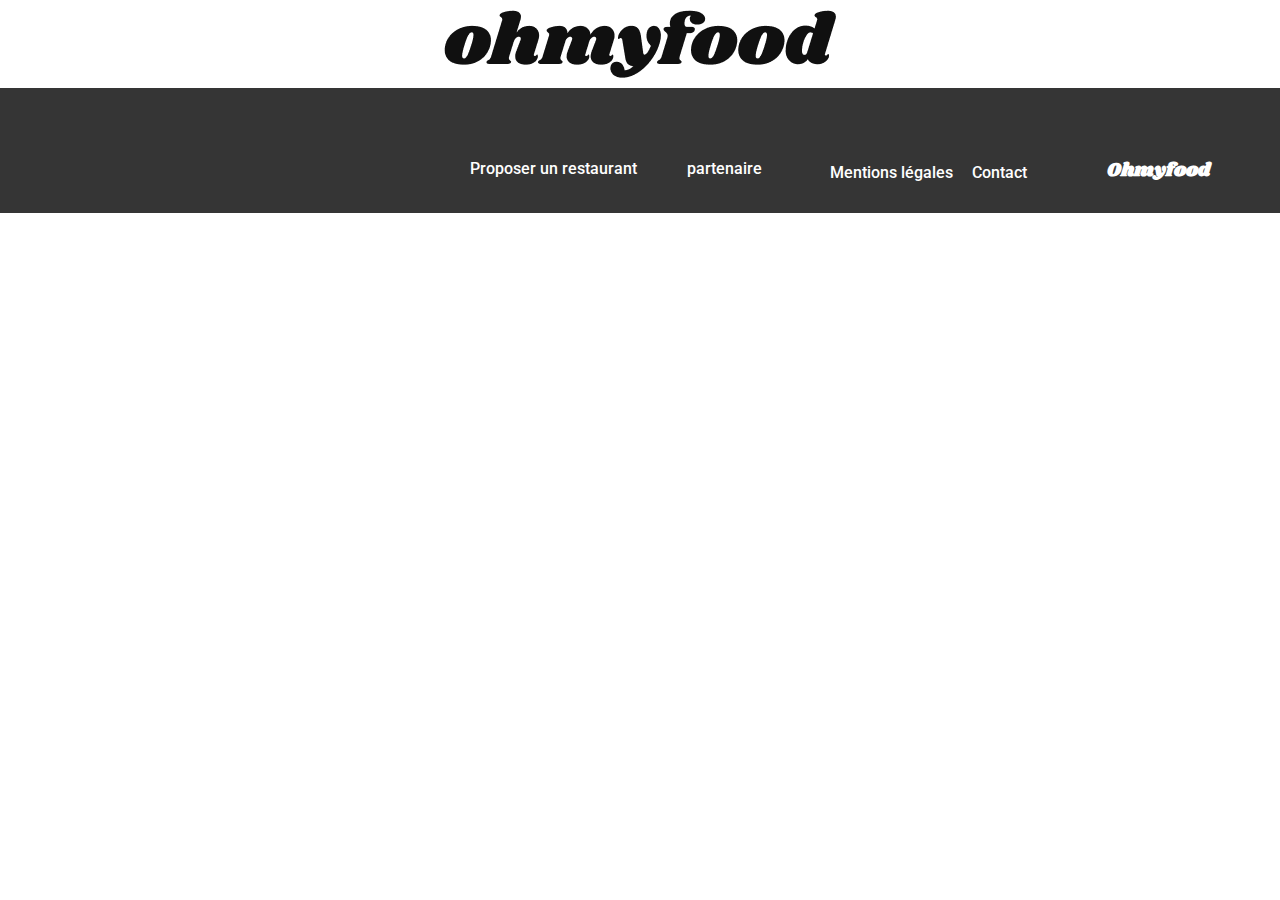
==== restaurants/menu1.html @ b4b75bfa "Page acceuil modif" ====
<html lang="fr">
<head>
    <meta charset="UTF-8">
    <meta name="viewport" content="width=device-width, initial-scale=1.0">
    <link rel="preconnect" href="https://fonts.googleapis.com">
    <link rel="preconnect" href="https://fonts.gstatic.com" crossorigin>
    <link href="https://fonts.googleapis.com/css2?family=Shrikhand&display=swap" rel="stylesheet">
    <link rel="preconnect" href="https://fonts.googleapis.com">
    <link rel="preconnect" href="https://fonts.gstatic.com" crossorigin>
    <link href="https://fonts.googleapis.com/css2?family=Roboto:ital,wght@0,100;0,300;0,400;0,500;0,700;0,900;1,100;1,300;1,400;1,500;1,700;1,900&family=Shrikhand&display=swap" rel="stylesheet">
    <link rel="stylesheet" href="https://cdnjs.cloudflare.com/ajax/libs/font-awesome/6.2.1/css/all.min.css"
    integrity="sha512-MV7K8+y+gLIBoVD59lQIYicR65iaqukzvf/nwasF0nqhPay5w/9lJmVM2hMDcnK1OnMGCdVK+iQrJ7lzPJQd1w=="
    crossorigin="anonymous" referrerpolicy="no-referrer">
    <link rel="stylesheet" href="/CSS/SASS/Menus/style.css">

    <title> Ohmyfood-Menu La palette du goût</title>
</head>
<body>
    <div class="main-container">
        <header>
            <nav class="logos">
                <img src="/images/logo/ohmyfood@2x.svg" alt="logo-Ohmyfood" class="logos-mobile">
                <img src="/images/logo/ohmyfood.png" alt="logo-Ohmyfood" class="logos-desktop">
            </nav>
        </header>
        <footer>
            <h3 class="footer-logo"> Ohmyfood</h3>
                <ul class="footer-complet">
                    <li> <i class="fa-solid fa-utensils" style="color: #ffffff;"></i><a href="#">Proposer un restaurant</a></li>    
                    <li> <i class="fa-solid fa-handshake-angle" style="color: #ffffff;"></i><a href="#"> partenaire </a></li>   
                    <li class="__mention"> <a href="#">Mentions légales</a></li>                 
                    <li> <a href="#"> Contact </a></li>
                </ul>
        </footer>
    </div>
</body>
---- CSS/SASS/Menus/style.css ----
@charset "UTF-8";
/* Feuille de style des menus*/
:root {
  --main-color: #9356DC; /* primaire(--main-color) */
  --second-color: #FF79DA; /* secondaire(--second-color) */
  --green-color: #99E2D0; /* vert(--green-color) */
  --formulaire-color:#EAEAEA; /* gris foncé*/
  --title-color: #F6F6F6; /* gris clair */
}

:root {
  --police-principale:"Roboto", sans-serif;
  --police-logo-titre:"shrikhand", sans-serif;
}

body {
  margin: 0px;
}

.main-container {
  margin: 0px;
}

.logos {
  display: flex;
  align-items: center;
  justify-content: center;
  padding-top: 10px;
  padding-bottom: 10px;
}
.logos .logos-mobile {
  display: inline;
}
@media (min-width: 1024px) {
  .logos .logos-mobile {
    display: none;
  }
}
.logos .logos-desktop {
  display: none;
}
@media (min-width: 1024px) {
  .logos .logos-desktop {
    display: inline;
  }
}

footer {
  padding: 10px 0px 10px 0px;
  background-color: #353535;
}
@media (min-width: 1024px) {
  footer {
    display: flex;
    align-items: center;
    flex-direction: row-reverse;
    padding-top: 50px;
  }
}
footer .footer-logo {
  font-family: var(--police-logo-titre);
  color: white;
  font-size: 19px;
  list-style: none;
  padding-left: 40px;
}
@media (min-width: 1024px) {
  footer .footer-logo {
    padding-left: 80px;
    padding-right: 70px;
  }
}
footer .footer-complet {
  display: flex;
  flex-direction: column;
  align-items: baseline;
  gap: 17px;
  font-family: var(--police-principale);
  list-style: none;
  font-weight: 500;
}
@media (min-width: 1024px) {
  footer .footer-complet {
    flex-direction: row;
    gap: 19px;
  }
}
footer .footer-complet li {
  display: flex;
  gap: 18px;
}
@media (min-width: 1024px) {
  footer .footer-complet .__mention {
    padding-left: 49px;
  }
}
footer .footer-complet a {
  text-decoration: none;
  color: white;
}
footer .footer-complet .fa-handshake-angle {
  width: 13px;
}/*# sourceMappingURL=style.css.map */
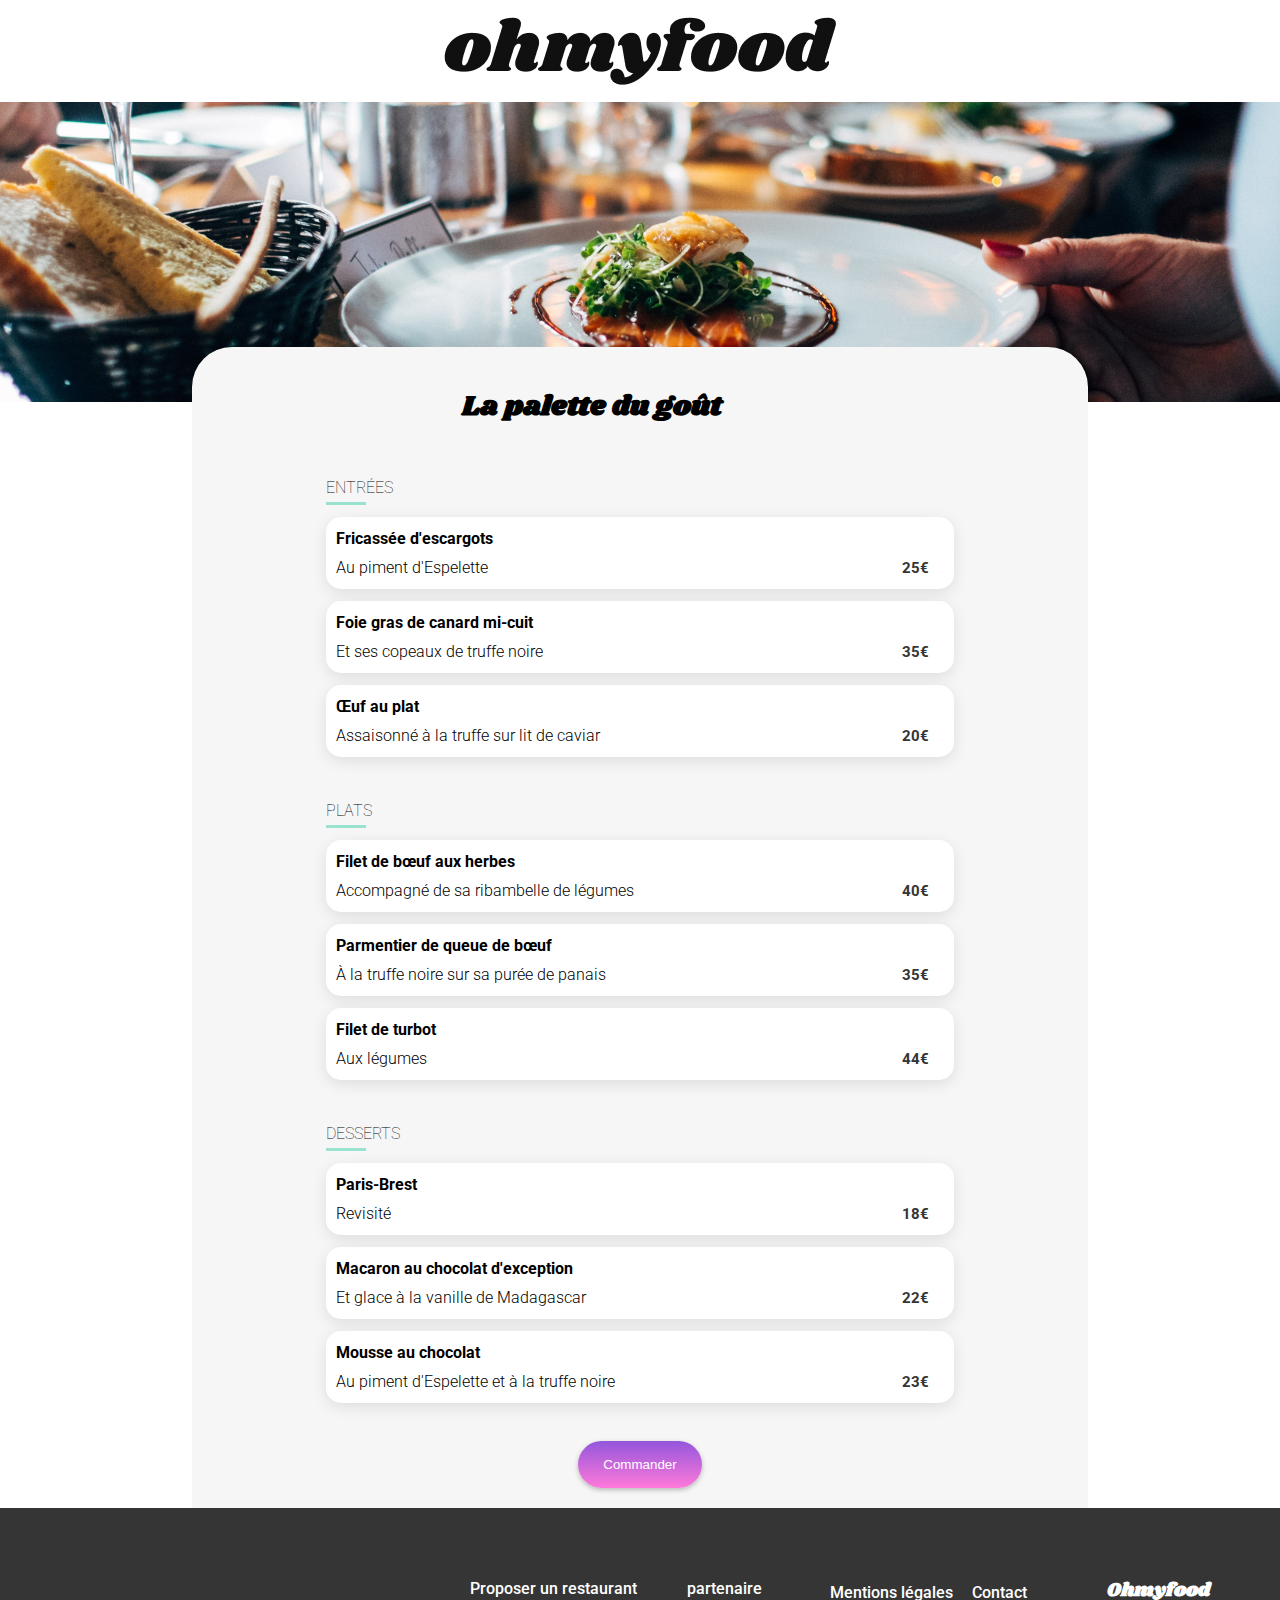
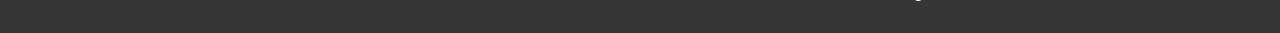
==== commit 4fd4be70: "Page menus avant animation terminer" ====
--- a/restaurants/menu1.html
+++ b/restaurants/menu1.html
@@ -19,10 +19,104 @@
     <div class="main-container">
         <header>
             <nav class="logos">
+                <a href="/index.html" class="retour">
+                    <i class="fa-solid fa-arrow-left"> </i>
+                </a>
                 <img src="/images/logo/ohmyfood@2x.svg" alt="logo-Ohmyfood" class="logos-mobile">
                 <img src="/images/logo/ohmyfood.png" alt="logo-Ohmyfood" class="logos-desktop">
             </nav>
         </header>
+        <main class="main">
+            <div class="img-menu">
+                <img src="/images/restaurants/jay-wennington-N_Y88TWmGwA-unsplash.jpg" alt="La palette du goût">
+            </div>
+            <section class="restaurant-menu">
+                <div class="__titre">
+                    <h1> La palette du goût</h1>
+                    <div class="card-heart">
+                        <i class="far fa-heart icon-empty"></i>
+                        <i class="fas fa-heart icon-fill"></i>  
+                    </div>
+                </div>
+                <article class="card-menu">
+                    <h3>ENTRÉES</h3>
+                    <div class="card-content">
+                        <div class="__txt">
+                            <h4 class="__coupe">Fricassée d'escargots</h4>
+                            <p class="__coupe">Au piment d'Espelette</p>
+                        </div>
+                        <span class="price">25€</span>
+                    </div>
+                    <div class="card-content">
+                        <div class="__txt">
+                            <h4 class="__coupe">Foie gras de canard mi-cuit</h4>
+                            <p class="__coupe">Et ses copeaux de truffe noire</p>
+                        </div>
+                        <span class="price">35€</span>
+                    </div>
+                    <div class="card-content">
+                        <div class="__txt">
+                            <h4>Œuf au plat</h4>
+                            <p class="__coupe">Assaisonné à la truffe sur lit de caviar</p>
+                        </div>
+                        <span class="price">20€</span>
+                    </div>
+                </article>
+                <article class="card-menu">
+                    <h3>PLATS</h3>
+                    <div class="card-content">
+                        <div class="__txt">
+                            <h4 class="__coupe">Filet de bœuf aux herbes</h4>
+                            <p class="__coupe">Accompagné de sa ribambelle de légumes</p>
+                        </div>
+                        <span class="price">40€</span>
+                    </div>
+                    <div class="card-content">
+                        <div class="__txt">
+                            <h4 class="__coupe">Parmentier de queue de bœuf</h4>
+                            <p class="__coupe">À la truffe noire sur sa purée de panais</p>
+                        </div>
+                        <span class="price">35€</span>
+                    </div>
+                    <div class="card-content">
+                        <div class="__txt">
+                            <h4>Filet de turbot</h4>
+                            <p class="__coupe">Aux légumes</p>
+                        </div>
+                        <span class="price">44€</span>
+                    </div>
+                </article>
+                <article class="card-menu">
+                    <h3>DESSERTS</h3>
+                    <div class="card-content">
+                        <div class="__txt">
+                            <h4>Paris-Brest</h4>
+                            <p>Revisité</p>
+                        </div>
+                        <span class="price">18€</span>
+                    </div>
+                    <div class="card-content">
+                        <div class="__txt">
+                            <h4 class="__coupe">Macaron au chocolat d'exception </h4>
+                            <p class="__coupe">Et glace à la vanille de Madagascar</p>
+                        </div>
+                        <span class="price">22€</span>
+                    </div>
+                    <div class="card-content">
+                        <div class="__txt">
+                            <h4 class="__coupe">Mousse au chocolat </h4>
+                            <p class="__coupe">Au piment d'Espelette et à la truffe noire</p>
+                        </div>
+                        <span class="price">23€</span>
+                    </div>
+                </article>
+                <div class="commander-btn">
+                    <button class="btn"> Commander </button>
+                </div> 
+
+            </section>
+
+        </main>
         <footer>
             <h3 class="footer-logo"> Ohmyfood</h3>
                 <ul class="footer-complet">
--- a/CSS/SASS/Menus/style.css
+++ b/CSS/SASS/Menus/style.css
@@ -25,8 +25,21 @@
   display: flex;
   align-items: center;
   justify-content: center;
-  padding-top: 10px;
-  padding-bottom: 10px;
+  padding-top: 17px;
+  padding-bottom: 17px;
+}
+.logos .retour {
+  position: absolute;
+  width: 20px;
+  left: 25px;
+  top: 27px;
+  right: 0;
+  bottom: 0;
+  color: #353535;
+}
+.logos .retour:hover {
+  cursor: pointer;
+  color: var(--formulaire-color);
 }
 .logos .logos-mobile {
   display: inline;
@@ -43,6 +56,151 @@
   .logos .logos-desktop {
     display: inline;
   }
+}
+
+.main {
+  display: flex;
+  width: 100%;
+  flex-direction: column;
+}
+.main .img-menu img {
+  width: 100%;
+  height: 300px;
+  object-fit: cover;
+}
+.main .restaurant-menu {
+  display: flex;
+  flex-direction: column;
+  background-color: #F6F6F6;
+  border-radius: 40px 40px 0px 0px;
+  margin-top: -55px;
+  gap: 16px;
+  position: relative;
+  z-index: 1;
+  align-items: center;
+  width: 100%;
+}
+@media (min-width: 1024px) {
+  .main .restaurant-menu {
+    width: 70%;
+    align-items: center;
+    align-self: center;
+  }
+}
+.main .restaurant-menu .__titre {
+  display: flex;
+  flex-direction: row;
+  padding-top: 20px;
+  padding-right: 24px;
+  align-items: center;
+  gap: 40px;
+  font-family: var(--police-logo-titre);
+  font-size: 14px;
+}
+.main .restaurant-menu .card-heart {
+  height: 2rem;
+  width: 2rem;
+  display: inline-block;
+  align-items: center;
+  justify-content: center;
+  position: relative;
+  overflow: hidden;
+}
+.main .restaurant-menu .card-heart .icon-empty {
+  opacity: 1;
+  font-size: 1.6rem;
+  cursor: pointer;
+  position: absolute;
+  transition: 0.2s linear;
+}
+.main .restaurant-menu .card-heart .icon-fill {
+  opacity: 0;
+  font-size: 1.6rem;
+  cursor: pointer;
+  position: absolute;
+  z-index: 2;
+  background: linear-gradient(0deg, #ab5edc 0%, #df6fda 58%);
+  -webkit-background-clip: text;
+  -webkit-text-fill-color: transparent;
+  transition: 0.2s linear;
+}
+.main .restaurant-menu .card-heart:hover .icon-fill {
+  opacity: 1;
+}
+.main .restaurant-menu .card-heart:hover .icon-empty {
+  opacity: 0;
+}
+.main .card-menu {
+  font-family: var(--police-principale);
+  width: 70%;
+}
+.main .card-menu h3 {
+  font-weight: 100;
+  margin-bottom: 12px;
+  font-size: 16px;
+  padding-bottom: 5px;
+  border-bottom: 3px solid var(--green-color);
+  width: 40px;
+}
+.main .card-menu .card-content {
+  width: 100%;
+  background: #FFFFFF;
+  box-shadow: 0px 4px 15px rgba(0, 0, 0, 0.1);
+  border-radius: 15px;
+  margin-bottom: 12px;
+  display: flex;
+  justify-content: space-between;
+  gap: 55px;
+  overflow: hidden;
+}
+.main .card-menu .card-content .__txt {
+  padding: 12px 18px 12px 10px;
+  width: 100%;
+  white-space: nowrap;
+  overflow: hidden;
+  text-overflow: ellipsis;
+}
+.main .card-menu .card-content .__txt h4 {
+  margin: 0;
+}
+.main .card-menu .card-content .__txt .__coupe {
+  white-space: nowrap;
+  overflow: hidden;
+  text-overflow: ellipsis;
+}
+.main .card-menu .card-content .__txt p {
+  margin: 0;
+  padding-top: 10px;
+  font-weight: 300;
+}
+.main .card-menu .card-content .price {
+  display: flex;
+  flex-direction: column;
+  justify-content: flex-end;
+  padding-bottom: 12px;
+  padding-right: 25px;
+  font-size: 15px;
+  font-weight: 700;
+  color: #353535;
+}
+.main .commander-btn {
+  display: flex;
+  justify-content: center;
+  padding-top: 10px;
+  padding-bottom: 20px;
+}
+.main .commander-btn .btn {
+  border-radius: 25px;
+  padding: 16px 25px;
+  background: linear-gradient(var(--main-color), var(--second-color));
+  color: white;
+  text-align: center;
+  border: none;
+  box-shadow: 0px 2px 5px 0px rgba(0, 0, 0, 0.2509803922);
+}
+.main .commander-btn .btn:hover {
+  opacity: 0.85;
+  cursor: pointer;
 }
 
 footer {
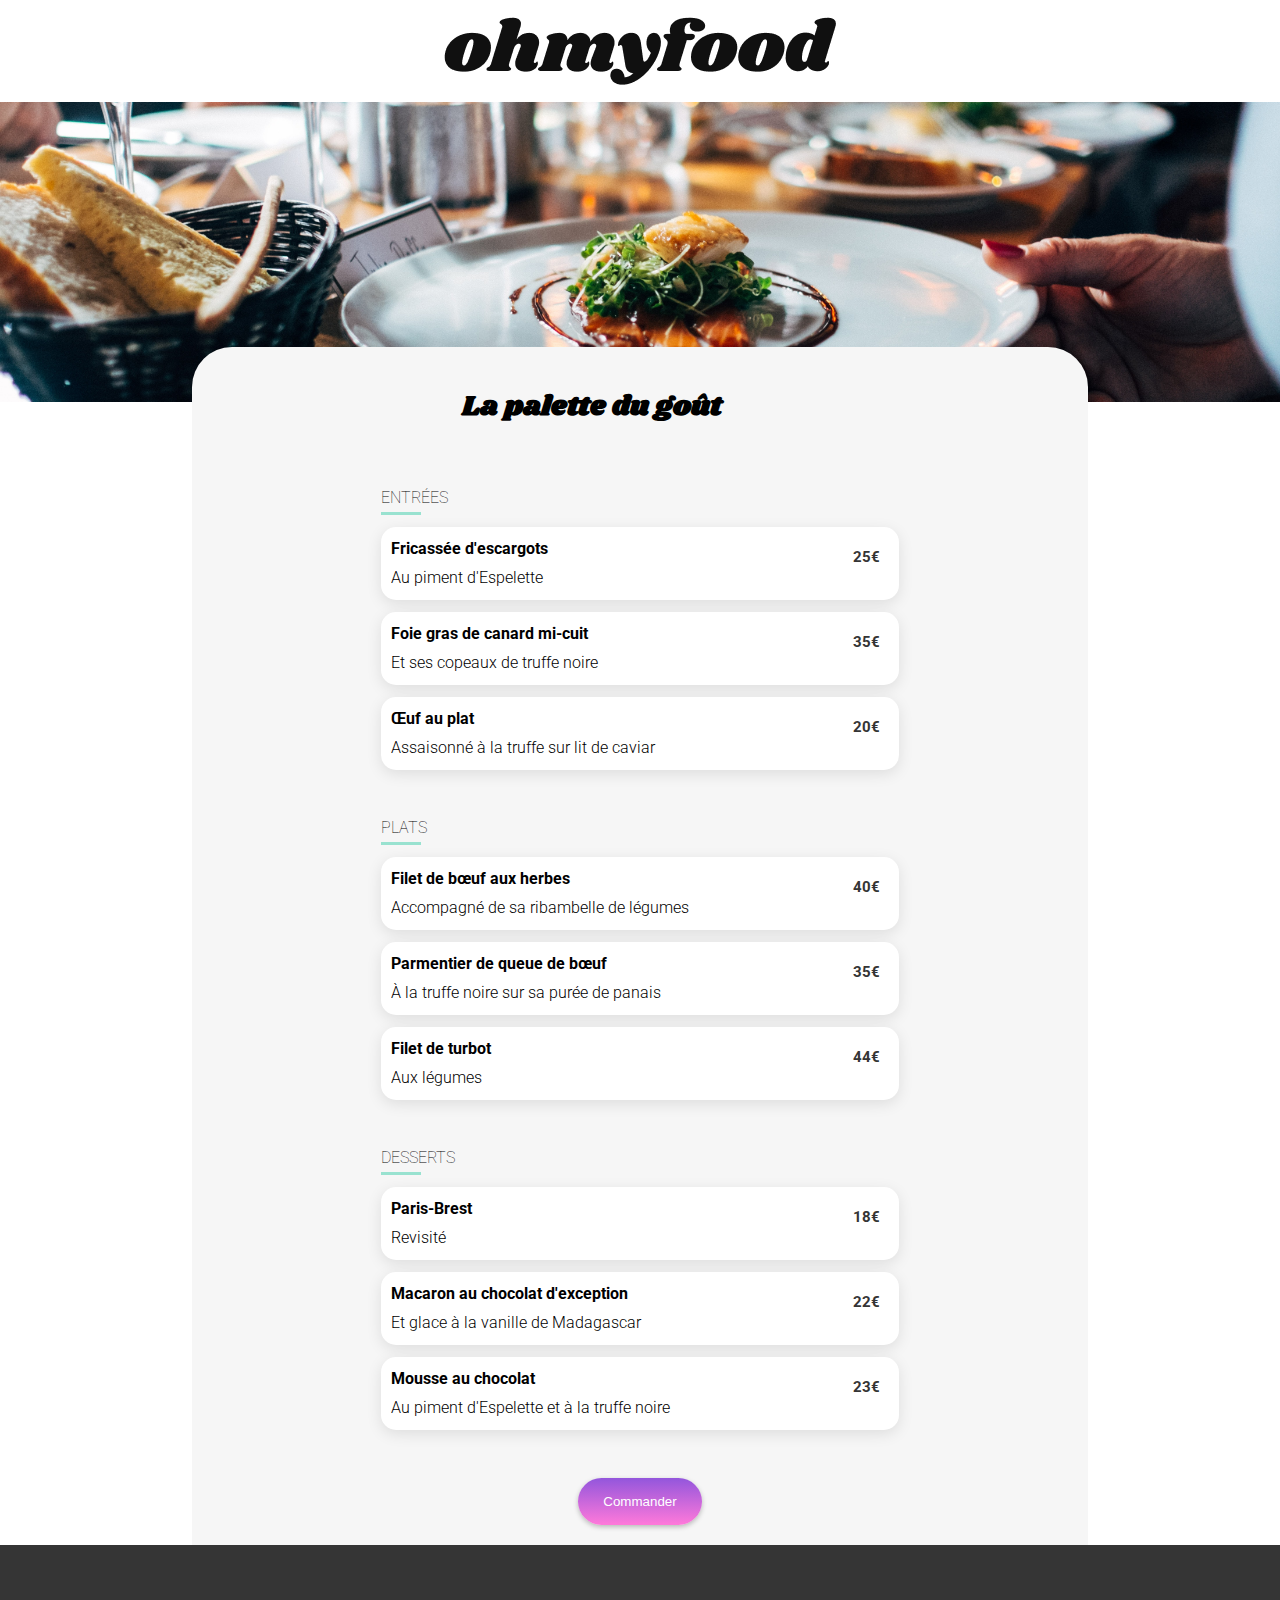
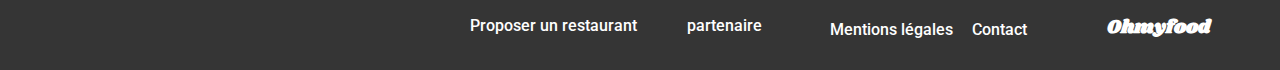
==== commit e661e71c: "animations ok" ====
--- a/restaurants/menu1.html
+++ b/restaurants/menu1.html
@@ -38,78 +38,129 @@
                         <i class="fas fa-heart icon-fill"></i>  
                     </div>
                 </div>
-                <article class="card-menu">
-                    <h3>ENTRÉES</h3>
-                    <div class="card-content">
-                        <div class="__txt">
-                            <h4 class="__coupe">Fricassée d'escargots</h4>
-                            <p class="__coupe">Au piment d'Espelette</p>
+                <section class="cards-menus">
+                    <article class="card-menu">
+                        <h3>ENTRÉES</h3>
+                        <div class="card-content">
+                            <div class="__txt">
+                                <h4 class="__coupe">Fricassée d'escargots</h4>
+                                <p class="__coupe">Au piment d'Espelette</p>
+                            </div>
+                            <div class="hover-check"> 
+                                <span class="price">25€</span>
+                                <div class="check">
+                                    <i class="fa-solid fa-circle-check"></i>
+                                </div>
+                            </div>
                         </div>
-                        <span class="price">25€</span>
-                    </div>
-                    <div class="card-content">
-                        <div class="__txt">
-                            <h4 class="__coupe">Foie gras de canard mi-cuit</h4>
-                            <p class="__coupe">Et ses copeaux de truffe noire</p>
+
+                        <div class="card-content">
+                            <div class="__txt">
+                                <h4 class="__coupe">Foie gras de canard mi-cuit</h4>
+                                <p class="__coupe">Et ses copeaux de truffe noire</p>
+                            </div>
+                            <div class="hover-check">
+                                <span class="price">35€</span>
+                                <div class="check">
+                                    <i class="fa-solid fa-circle-check"></i>
+                                </div>
+                            </div>
                         </div>
-                        <span class="price">35€</span>
-                    </div>
-                    <div class="card-content">
-                        <div class="__txt">
-                            <h4>Œuf au plat</h4>
-                            <p class="__coupe">Assaisonné à la truffe sur lit de caviar</p>
+                        
+                        <div class="card-content">
+                            <div class="__txt">
+                                <h4>Œuf au plat</h4>
+                                <p class="__coupe">Assaisonné à la truffe sur lit de caviar</p>
+                            </div>
+                            <div class="hover-check">
+                                <span class="price">20€</span>
+                                <div class="check">
+                                    <i class="fa-solid fa-circle-check"></i>
+                                </div>
+                            </div>
                         </div>
-                        <span class="price">20€</span>
-                    </div>
-                </article>
-                <article class="card-menu">
-                    <h3>PLATS</h3>
-                    <div class="card-content">
-                        <div class="__txt">
-                            <h4 class="__coupe">Filet de bœuf aux herbes</h4>
-                            <p class="__coupe">Accompagné de sa ribambelle de légumes</p>
+                    </article>
+
+                    <article class="card-menu">
+                        <h3>PLATS</h3>
+                        <div class="card-content">
+                            <div class="__txt">
+                                <h4 class="__coupe">Filet de bœuf aux herbes</h4>
+                                <p class="__coupe">Accompagné de sa ribambelle de légumes</p>
+                            </div>
+                            <div class="hover-check">
+                                <span class="price">40€</span>
+                                <div class="check">
+                                    <i class="fa-solid fa-circle-check"></i>
+                                </div>
+                            </div>
                         </div>
-                        <span class="price">40€</span>
-                    </div>
-                    <div class="card-content">
-                        <div class="__txt">
-                            <h4 class="__coupe">Parmentier de queue de bœuf</h4>
-                            <p class="__coupe">À la truffe noire sur sa purée de panais</p>
+                        <div class="card-content">
+                            <div class="__txt">
+                                <h4 class="__coupe">Parmentier de queue de bœuf</h4>
+                                <p class="__coupe">À la truffe noire sur sa purée de panais</p>
+                            </div>
+                            <div class="hover-check">
+                                <span class="price">35€</span>
+                                <div class="check">
+                                    <i class="fa-solid fa-circle-check"></i>
+                                </div>
+                            </div>
                         </div>
-                        <span class="price">35€</span>
-                    </div>
-                    <div class="card-content">
-                        <div class="__txt">
-                            <h4>Filet de turbot</h4>
-                            <p class="__coupe">Aux légumes</p>
+                        <div class="card-content">
+                            <div class="__txt">
+                                <h4>Filet de turbot</h4>
+                                <p class="__coupe">Aux légumes</p>
+                            </div>
+                            <div class="hover-check">
+                                <span class="price">44€</span>
+                                <div class="check">
+                                    <i class="fa-solid fa-circle-check"></i>
+                                </div>
+                            </div>
                         </div>
-                        <span class="price">44€</span>
-                    </div>
-                </article>
-                <article class="card-menu">
-                    <h3>DESSERTS</h3>
-                    <div class="card-content">
-                        <div class="__txt">
-                            <h4>Paris-Brest</h4>
-                            <p>Revisité</p>
+                    </article>
+
+                    <article class="card-menu">
+                        <h3>DESSERTS</h3>
+                        <div class="card-content">
+                            <div class="__txt">
+                                <h4>Paris-Brest</h4>
+                                <p>Revisité</p>
+                            </div>
+                            <div class="hover-check">
+                                <span class="price">18€</span>
+                                <div class="check">
+                                    <i class="fa-solid fa-circle-check"></i>
+                                </div>
+                            </div>
                         </div>
-                        <span class="price">18€</span>
-                    </div>
-                    <div class="card-content">
-                        <div class="__txt">
-                            <h4 class="__coupe">Macaron au chocolat d'exception </h4>
-                            <p class="__coupe">Et glace à la vanille de Madagascar</p>
+                        <div class="card-content">
+                            <div class="__txt">
+                                <h4 class="__coupe">Macaron au chocolat d'exception </h4>
+                                <p class="__coupe">Et glace à la vanille de Madagascar</p>
+                            </div>
+                            <div class="hover-check">
+                            <span class="price">22€</span>
+                                <div class="check">
+                                    <i class="fa-solid fa-circle-check"></i>
+                                </div>
+                            </div>
                         </div>
-                        <span class="price">22€</span>
-                    </div>
-                    <div class="card-content">
-                        <div class="__txt">
-                            <h4 class="__coupe">Mousse au chocolat </h4>
-                            <p class="__coupe">Au piment d'Espelette et à la truffe noire</p>
+                        <div class="card-content">
+                            <div class="__txt">
+                                <h4 class="__coupe">Mousse au chocolat </h4>
+                                <p class="__coupe">Au piment d'Espelette et à la truffe noire</p>
+                            </div>
+                            <div class="hover-check">
+                                <span class="price">23€</span>
+                                <div class="check">
+                                    <i class="fa-solid fa-circle-check"></i>
+                                </div>
+                            </div>
                         </div>
-                        <span class="price">23€</span>
-                    </div>
-                </article>
+                    </article>
+                </section>
                 <div class="commander-btn">
                     <button class="btn"> Commander </button>
                 </div> 
--- a/CSS/SASS/Menus/style.css
+++ b/CSS/SASS/Menus/style.css
@@ -13,6 +13,24 @@
   --police-logo-titre:"shrikhand", sans-serif;
 }
 
+@keyframes rotation {
+  from {
+    transform: rotate(-540deg);
+  }
+  to {
+    transform: rotate(0deg);
+  }
+}
+@keyframes apparition-card {
+  0% {
+    opacity: 0;
+    transform: translateY(1.6rem);
+  }
+  100% {
+    opacity: 1;
+    transform: translateY(0);
+  }
+}
 body {
   margin: 0px;
 }
@@ -130,19 +148,48 @@
 .main .restaurant-menu .card-heart:hover .icon-empty {
   opacity: 0;
 }
-.main .card-menu {
+.main .cards-menus {
+  animation: apparition-card;
+  width: 100%;
+}
+@media (min-width: 1024px) {
+  .main .cards-menus {
+    display: flex;
+    justify-content: center;
+    flex-direction: column;
+    width: 60%;
+    font-family: var(--police-principale);
+  }
+}
+.main .cards-menus:first-child {
+  animation-duration: 2s;
+  animation-delay: 0s;
+}
+.main .cards-menus:nth-child(2) {
+  animation-duration: 3s;
+  animation-delay: 0, 3s;
+}
+.main .cards-menus:last-child(2) {
+  animation-duration: 3s;
+  animation-delay: 0, 3s;
+}
+.main .cards-menus .card-menu {
+  display: flex;
+  justify-content: center;
+  flex-direction: column;
   font-family: var(--police-principale);
-  width: 70%;
-}
-.main .card-menu h3 {
+  padding: 10px;
+}
+.main .cards-menus .card-menu h3 {
   font-weight: 100;
   margin-bottom: 12px;
   font-size: 16px;
   padding-bottom: 5px;
   border-bottom: 3px solid var(--green-color);
   width: 40px;
-}
-.main .card-menu .card-content {
+  justify-content: flex-start;
+}
+.main .cards-menus .card-menu .card-content {
   width: 100%;
   background: #FFFFFF;
   box-shadow: 0px 4px 15px rgba(0, 0, 0, 0.1);
@@ -150,38 +197,72 @@
   margin-bottom: 12px;
   display: flex;
   justify-content: space-between;
-  gap: 55px;
   overflow: hidden;
 }
-.main .card-menu .card-content .__txt {
+.main .cards-menus .card-menu .card-content:hover {
+  cursor: pointer;
+  box-shadow: 0px 2px 5px 0px rgba(0, 0, 0, 0.2509803922);
+}
+.main .cards-menus .card-menu .card-content .__txt {
   padding: 12px 18px 12px 10px;
   width: 100%;
   white-space: nowrap;
   overflow: hidden;
   text-overflow: ellipsis;
 }
-.main .card-menu .card-content .__txt h4 {
+.main .cards-menus .card-menu .card-content .__txt h4 {
   margin: 0;
 }
-.main .card-menu .card-content .__txt .__coupe {
+.main .cards-menus .card-menu .card-content .__txt .__coupe {
   white-space: nowrap;
   overflow: hidden;
   text-overflow: ellipsis;
 }
-.main .card-menu .card-content .__txt p {
+.main .cards-menus .card-menu .card-content .__txt p {
   margin: 0;
   padding-top: 10px;
   font-weight: 300;
 }
-.main .card-menu .card-content .price {
+.main .cards-menus .card-menu .card-content .hover-check {
+  display: flex;
+  align-items: center;
+  position: relative;
+  left: 70px;
+  transform-origin: right;
+  transition: all 450ms ease;
+  transform: translateX(0);
+}
+.main .cards-menus .card-menu .card-content .hover-check:hover {
+  left: 0%;
+}
+.main .cards-menus .card-menu .card-content .hover-check .price {
   display: flex;
   flex-direction: column;
   justify-content: flex-end;
+  justify-content: center;
   padding-bottom: 12px;
   padding-right: 25px;
   font-size: 15px;
   font-weight: 700;
   color: #353535;
+}
+.main .cards-menus .card-menu .card-content .hover-check .check {
+  width: 60px;
+  background-color: #99E2D0;
+  height: 69px;
+  justify-content: center;
+  border-radius: 0px 15px 15px 0px;
+  display: flex;
+  align-items: center;
+  font-size: 31px;
+  padding: 2px;
+}
+.main .cards-menus .card-menu .card-content .hover-check i.fa-circle-check {
+  background-color: #99E2D0;
+  width: 30px;
+  height: 30px;
+  border-radius: 20px;
+  color: white;
 }
 .main .commander-btn {
   display: flex;
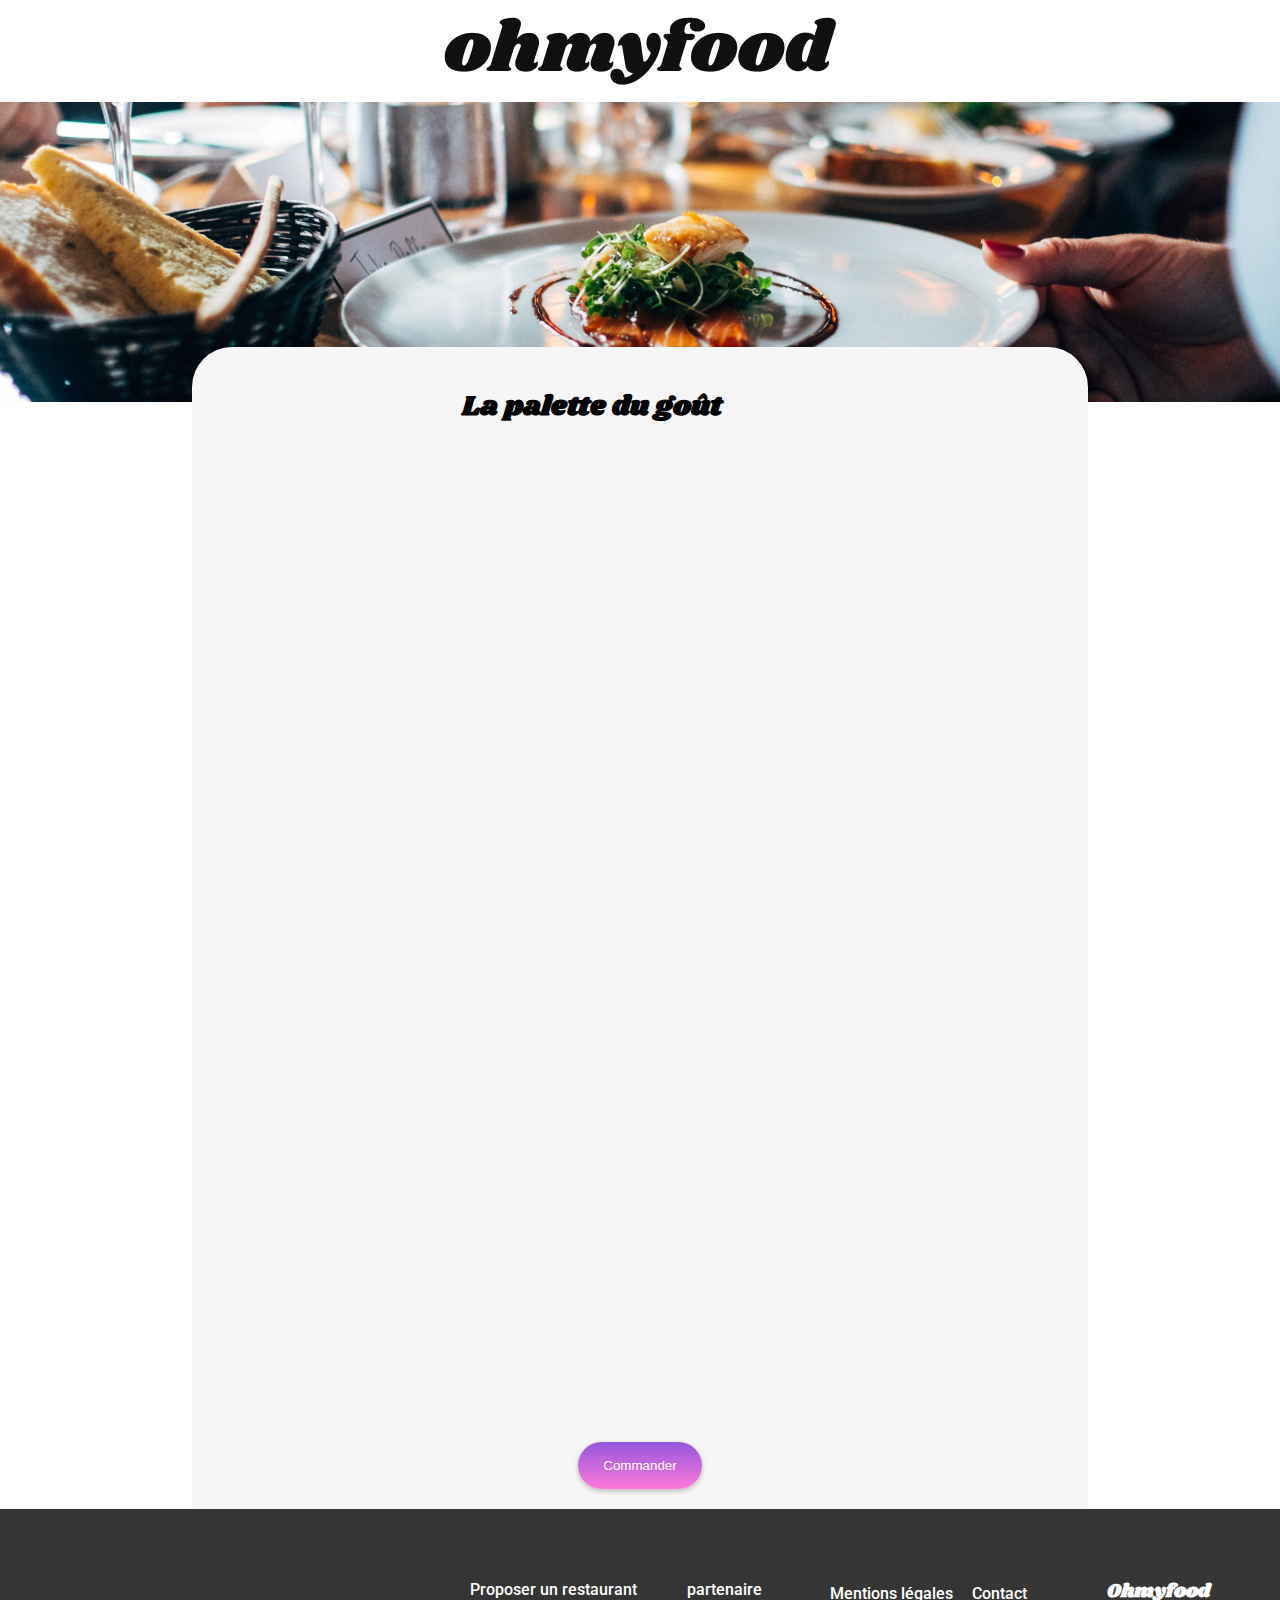
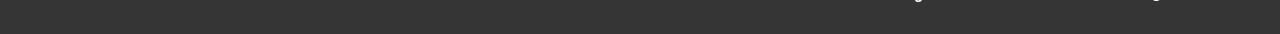
==== commit 4e562918: "Réglage des animations" ====
--- a/restaurants/menu1.html
+++ b/restaurants/menu1.html
@@ -16,6 +16,7 @@
     <title> Ohmyfood-Menu La palette du goût</title>
 </head>
 <body>
+    <!--En-tête-->
     <div class="main-container">
         <header>
             <nav class="logos">
@@ -38,136 +39,157 @@
                         <i class="fas fa-heart icon-fill"></i>  
                     </div>
                 </div>
-                <section class="cards-menus">
-                    <article class="card-menu">
+
+                <!--Carte entrée-->
+                <div class="cards-menus">
+                    <div class="card-menu">
                         <h3>ENTRÉES</h3>
                         <div class="card-content">
-                            <div class="__txt">
-                                <h4 class="__coupe">Fricassée d'escargots</h4>
-                                <p class="__coupe">Au piment d'Espelette</p>
-                            </div>
-                            <div class="hover-check"> 
+                            <div class="card1">
+                                <div class="__txt">
+                                    <h4 class="__coupe">Fricassée d'escargots</h4>
+                                    <p class="__coupe">Au piment d'Espelette</p>
+                                </div>
+                            </div>
+                            <div class="card2">
                                 <span class="price">25€</span>
                                 <div class="check">
                                     <i class="fa-solid fa-circle-check"></i>
                                 </div>
                             </div>
                         </div>
-
-                        <div class="card-content">
-                            <div class="__txt">
-                                <h4 class="__coupe">Foie gras de canard mi-cuit</h4>
-                                <p class="__coupe">Et ses copeaux de truffe noire</p>
-                            </div>
-                            <div class="hover-check">
+                        <div class="card-content">
+                            <div class="card1">
+                                <div class="__txt">
+                                    <h4 class="__coupe">Foie gras de canard mi-cuit</h4>
+                                    <p class="__coupe">Et ses copeaux de truffe noire</p>
+                                </div>
+                            </div>
+                            <div class="card2">
                                 <span class="price">35€</span>
                                 <div class="check">
-                                    <i class="fa-solid fa-circle-check"></i>
-                                </div>
-                            </div>
-                        </div>
-                        
-                        <div class="card-content">
-                            <div class="__txt">
-                                <h4>Œuf au plat</h4>
-                                <p class="__coupe">Assaisonné à la truffe sur lit de caviar</p>
-                            </div>
-                            <div class="hover-check">
+                                <i class="fa-solid fa-circle-check"></i>
+                                </div>
+                            </div>
+                        </div>
+                        <div class="card-content">
+                            <div class="card1">
+                                <div class="__txt">
+                                    <h4 class="__coupe">Œuf au plat</h4>
+                                    <p class="__coupe">Assaisonné à la truffe sur lit de caviar</p>
+                                </div>
+                            </div>
+                            <div class="card2">
                                 <span class="price">20€</span>
                                 <div class="check">
-                                    <i class="fa-solid fa-circle-check"></i>
-                                </div>
-                            </div>
-                        </div>
-                    </article>
-
-                    <article class="card-menu">
+                                <i class="fa-solid fa-circle-check"></i>
+                                </div>
+                            </div>
+                        </div>
+                    </div>
+                
+                    <!-- Cartes plats-->
+                    <div class="card-menu transition2">
                         <h3>PLATS</h3>
                         <div class="card-content">
-                            <div class="__txt">
-                                <h4 class="__coupe">Filet de bœuf aux herbes</h4>
-                                <p class="__coupe">Accompagné de sa ribambelle de légumes</p>
-                            </div>
-                            <div class="hover-check">
+                            <div class="card1">
+                                <div class="__txt">
+                                    <h4 class="__coupe">Filet de bœuf aux herbes</h4>
+                                    <p class="__coupe">Accompagné de sa ribambelle de légumes</p>
+                                </div>
+                            </div>
+                            <div class="card2">
                                 <span class="price">40€</span>
                                 <div class="check">
-                                    <i class="fa-solid fa-circle-check"></i>
-                                </div>
-                            </div>
-                        </div>
-                        <div class="card-content">
-                            <div class="__txt">
-                                <h4 class="__coupe">Parmentier de queue de bœuf</h4>
-                                <p class="__coupe">À la truffe noire sur sa purée de panais</p>
-                            </div>
-                            <div class="hover-check">
+                                <i class="fa-solid fa-circle-check"></i>
+                                </div>
+                            </div>
+                        </div>
+                        <div class="card-content">
+                            <div class="card1">
+                                <div class="__txt">
+                                    <h4 class="__coupe">Parmentier de queue de bœuf</h4>
+                                    <p class="__coupe">À la truffe noire sur sa purée de panais</p>
+                                </div>
+                            </div>
+                            <div class="card2">
                                 <span class="price">35€</span>
                                 <div class="check">
-                                    <i class="fa-solid fa-circle-check"></i>
-                                </div>
-                            </div>
-                        </div>
-                        <div class="card-content">
-                            <div class="__txt">
-                                <h4>Filet de turbot</h4>
-                                <p class="__coupe">Aux légumes</p>
-                            </div>
-                            <div class="hover-check">
+                                <i class="fa-solid fa-circle-check"></i>
+                                </div>
+                            </div>
+                        </div>
+                        <div class="card-content">
+                            <div class="card1">
+                                <div class="__txt">
+                                    <h4 class="__coupe">Filet de turbot</h4>
+                                    <p class="__coupe">Aux agrumes</p>
+                                </div>
+                            </div>
+                            <div class="card2">
                                 <span class="price">44€</span>
                                 <div class="check">
-                                    <i class="fa-solid fa-circle-check"></i>
-                                </div>
-                            </div>
-                        </div>
-                    </article>
-
-                    <article class="card-menu">
+                                <i class="fa-solid fa-circle-check"></i>
+                                </div>
+                            </div>
+                        </div>
+                    </div>
+                
+                    <!--Cartes desserts-->
+                    <div class="card-menu transition3">
                         <h3>DESSERTS</h3>
                         <div class="card-content">
-                            <div class="__txt">
-                                <h4>Paris-Brest</h4>
-                                <p>Revisité</p>
-                            </div>
-                            <div class="hover-check">
+                            <div class="card1">
+                                <div class="__txt">
+                                    <h4 class="__coupe">Paris-Brest</h4>
+                                    <p class="__coupe">Revisité</p>
+                                </div>
+                            </div>
+                            <div class="card2">
                                 <span class="price">18€</span>
                                 <div class="check">
-                                    <i class="fa-solid fa-circle-check"></i>
-                                </div>
-                            </div>
-                        </div>
-                        <div class="card-content">
-                            <div class="__txt">
-                                <h4 class="__coupe">Macaron au chocolat d'exception </h4>
-                                <p class="__coupe">Et glace à la vanille de Madagascar</p>
-                            </div>
-                            <div class="hover-check">
-                            <span class="price">22€</span>
-                                <div class="check">
-                                    <i class="fa-solid fa-circle-check"></i>
-                                </div>
-                            </div>
-                        </div>
-                        <div class="card-content">
-                            <div class="__txt">
-                                <h4 class="__coupe">Mousse au chocolat </h4>
-                                <p class="__coupe">Au piment d'Espelette et à la truffe noire</p>
-                            </div>
-                            <div class="hover-check">
+                                <i class="fa-solid fa-circle-check"></i>
+                                </div>
+                            </div>
+                        </div>
+                        <div class="card-content">
+                            <div class="card1">
+                                <div class="__txt">
+                                    <h4 class="__coupe">Macaron au chocolat d'exception </h4>
+                                    <p class="__coupe">Et glace à la vanille de Madagascar</p>
+                                </div>
+                            </div>
+                            <div class="card2">
+                                <span class="price">22€</span>
+                                <div class="check">
+                                <i class="fa-solid fa-circle-check"></i>
+                                </div>
+                            </div>
+                        </div>
+                        <div class="card-content">
+                            <div class="card1">
+                                <div class="__txt">
+                                    <h4 class="__coupe">Mousse au chocolat</h4>
+                                    <p class="__coupe">Au piment d'Espelette et à la truffe noire</p>
+                                </div>
+                            </div>
+                            <div class="card2">
                                 <span class="price">23€</span>
                                 <div class="check">
-                                    <i class="fa-solid fa-circle-check"></i>
-                                </div>
-                            </div>
-                        </div>
-                    </article>
-                </section>
+                                <i class="fa-solid fa-circle-check"></i>
+                                </div>
+                            </div>
+                        </div>
+                    </div>
+                </div>
+                <!--Bouton de commande-->
                 <div class="commander-btn">
                     <button class="btn"> Commander </button>
                 </div> 
+            </section>
+        </main>
 
-            </section>
-
-        </main>
+        <!--Bas de page-->
         <footer>
             <h3 class="footer-logo"> Ohmyfood</h3>
                 <ul class="footer-complet">
--- a/CSS/SASS/Menus/style.css
+++ b/CSS/SASS/Menus/style.css
@@ -1,5 +1,6 @@
 @charset "UTF-8";
 /* Feuille de style des menus*/
+/***Couleurs***/
 :root {
   --main-color: #9356DC; /* primaire(--main-color) */
   --second-color: #FF79DA; /* secondaire(--second-color) */
@@ -8,27 +9,24 @@
   --title-color: #F6F6F6; /* gris clair */
 }
 
+/****Police****/
 :root {
   --police-principale:"Roboto", sans-serif;
   --police-logo-titre:"shrikhand", sans-serif;
 }
 
-@keyframes rotation {
-  from {
-    transform: rotate(-540deg);
-  }
-  to {
-    transform: rotate(0deg);
-  }
-}
-@keyframes apparition-card {
+/****Animation escalier***/
+@keyframes transition {
   0% {
     opacity: 0;
-    transform: translateY(1.6rem);
+    margin-left: -20px;
+  }
+  50% {
+    opacity: 0.5;
   }
   100% {
     opacity: 1;
-    transform: translateY(0);
+    margin-left: 13px;
   }
 }
 body {
@@ -80,6 +78,7 @@
   display: flex;
   width: 100%;
   flex-direction: column;
+  /**Image de fond menu**/
 }
 .main .img-menu img {
   width: 100%;
@@ -149,8 +148,11 @@
   opacity: 0;
 }
 .main .cards-menus {
-  animation: apparition-card;
-  width: 100%;
+  animation: transition 1.5s ease-out 0.5s forwards;
+  opacity: 0;
+  width: 100%;
+  /**Animation escalier pour les plats**/
+  /**Animation escalier pour les desserts**/
 }
 @media (min-width: 1024px) {
   .main .cards-menus {
@@ -160,18 +162,6 @@
     width: 60%;
     font-family: var(--police-principale);
   }
-}
-.main .cards-menus:first-child {
-  animation-duration: 2s;
-  animation-delay: 0s;
-}
-.main .cards-menus:nth-child(2) {
-  animation-duration: 3s;
-  animation-delay: 0, 3s;
-}
-.main .cards-menus:last-child(2) {
-  animation-duration: 3s;
-  animation-delay: 0, 3s;
 }
 .main .cards-menus .card-menu {
   display: flex;
@@ -191,54 +181,60 @@
 }
 .main .cards-menus .card-menu .card-content {
   width: 100%;
+  height: 69px;
   background: #FFFFFF;
   box-shadow: 0px 4px 15px rgba(0, 0, 0, 0.1);
   border-radius: 15px;
   margin-bottom: 12px;
   display: flex;
   justify-content: space-between;
-  overflow: hidden;
-}
-.main .cards-menus .card-menu .card-content:hover {
-  cursor: pointer;
-  box-shadow: 0px 2px 5px 0px rgba(0, 0, 0, 0.2509803922);
-}
-.main .cards-menus .card-menu .card-content .__txt {
+  gap: 55px;
+  overflow: hidden;
+  margin-right: -60px;
+}
+.main .cards-menus .card-menu .card-content:hover .card2 {
+  transform: translateX(-60px);
+  transition: transform 0.8s ease-in;
+  cursor: pointer;
+  border-top-right-radius: 15px;
+  border-bottom-right-radius: 15px;
+}
+.main .cards-menus .card-menu .card-content .card1 {
+  overflow: hidden;
+}
+.main .cards-menus .card-menu .card-content .card1 .__txt {
   padding: 12px 18px 12px 10px;
   width: 100%;
   white-space: nowrap;
   overflow: hidden;
   text-overflow: ellipsis;
 }
-.main .cards-menus .card-menu .card-content .__txt h4 {
+.main .cards-menus .card-menu .card-content .card1 .__txt h4 {
   margin: 0;
 }
-.main .cards-menus .card-menu .card-content .__txt .__coupe {
+.main .cards-menus .card-menu .card-content .card1 .__txt .__coupe {
   white-space: nowrap;
   overflow: hidden;
   text-overflow: ellipsis;
 }
-.main .cards-menus .card-menu .card-content .__txt p {
+.main .cards-menus .card-menu .card-content .card1 .__txt p {
   margin: 0;
   padding-top: 10px;
   font-weight: 300;
 }
-.main .cards-menus .card-menu .card-content .hover-check {
-  display: flex;
-  align-items: center;
-  position: relative;
-  left: 70px;
-  transform-origin: right;
-  transition: all 450ms ease;
+.main .cards-menus .card-menu .card-content .card2 {
+  display: flex;
+  gap: 10px;
+  align-items: flex-end;
+  margin-right: -60px;
+}
+.main .cards-menus .card-menu .card-content .card2 .card-content:not(:hover) .card2 {
   transform: translateX(0);
-}
-.main .cards-menus .card-menu .card-content .hover-check:hover {
-  left: 0%;
-}
-.main .cards-menus .card-menu .card-content .hover-check .price {
-  display: flex;
-  flex-direction: column;
-  justify-content: flex-end;
+  transition: transform 0.8s ease-in;
+}
+.main .cards-menus .card-menu .card-content .card2 .price {
+  display: flex;
+  flex-direction: column;
   justify-content: center;
   padding-bottom: 12px;
   padding-right: 25px;
@@ -246,7 +242,7 @@
   font-weight: 700;
   color: #353535;
 }
-.main .cards-menus .card-menu .card-content .hover-check .check {
+.main .cards-menus .card-menu .card-content .card2 .check {
   width: 60px;
   background-color: #99E2D0;
   height: 69px;
@@ -255,14 +251,21 @@
   display: flex;
   align-items: center;
   font-size: 31px;
-  padding: 2px;
-}
-.main .cards-menus .card-menu .card-content .hover-check i.fa-circle-check {
+}
+.main .cards-menus .card-menu .card-content .card2 i.fa-circle-check {
   background-color: #99E2D0;
   width: 30px;
   height: 30px;
   border-radius: 20px;
   color: white;
+}
+.main .cards-menus .transition2 {
+  animation: transition 1.5s ease-out 1.5s forwards;
+  opacity: 0;
+}
+.main .cards-menus .transition3 {
+  animation: transition 1.5s ease-out 2.5s forwards;
+  opacity: 0;
 }
 .main .commander-btn {
   display: flex;
@@ -278,8 +281,11 @@
   text-align: center;
   border: none;
   box-shadow: 0px 2px 5px 0px rgba(0, 0, 0, 0.2509803922);
+  cursor: pointer;
+  transition: transform 0.3s ease-in-out;
 }
 .main .commander-btn .btn:hover {
+  transform: scale(1.2);
   opacity: 0.85;
   cursor: pointer;
 }
